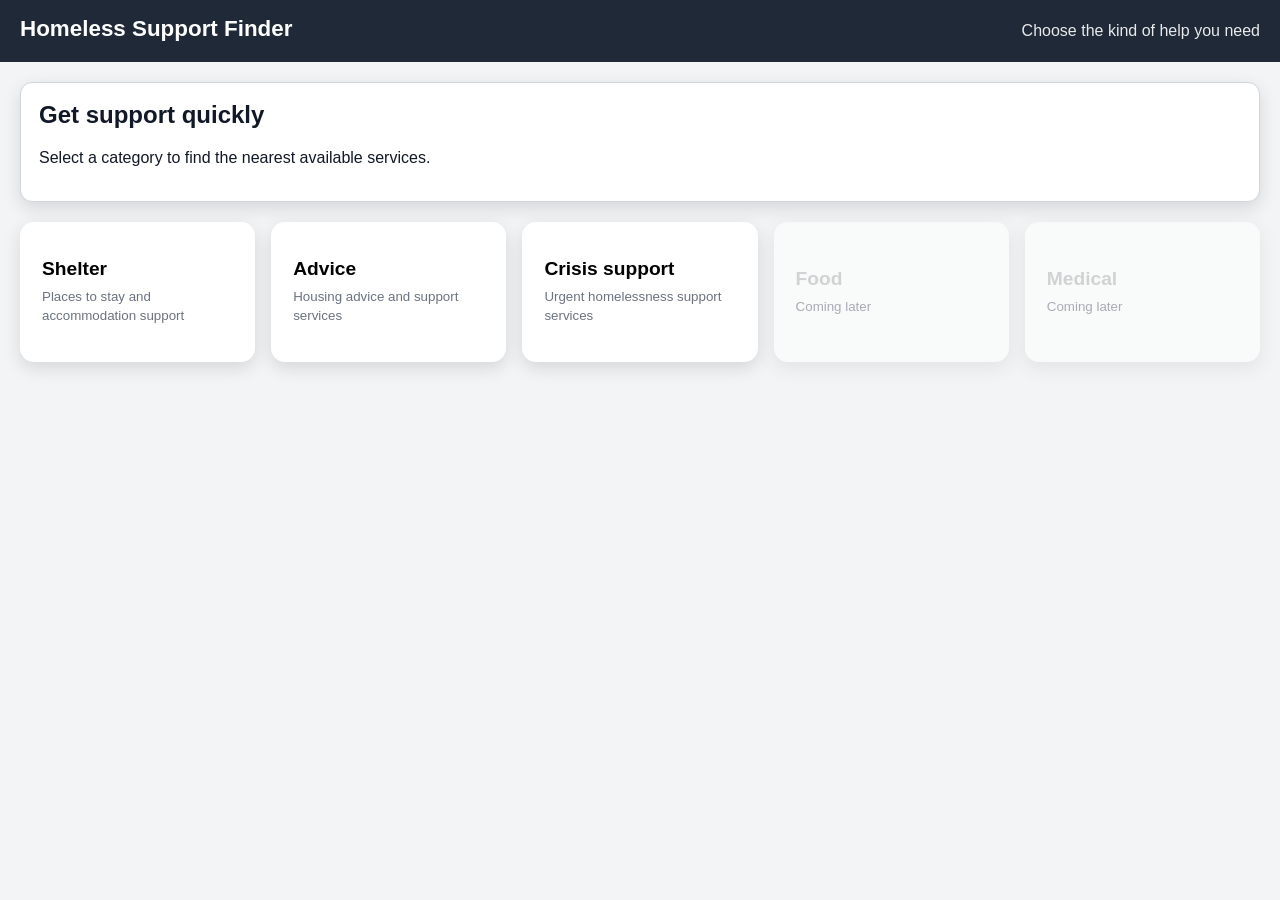
==== frontend/index.html @ 38171988 "Initial MVP commit" ====
<!DOCTYPE html>
<html lang="en">
<head>
  <meta charset="UTF-8" />
  <meta name="viewport" content="width=device-width, initial-scale=1.0" />
  <title>Homeless Support Finder</title>
  <link rel="manifest" href="./manifest.json" />
  <meta name="theme-color" content="#1f2937" />
  <link rel="stylesheet" href="./styles.css" />
</head>
<body class="page-home">
  <div class="app-shell">
    <header class="app-header">
      <h1>Homeless Support Finder</h1>
      <p>Choose the kind of help you need</p>
    </header>

    <main class="page-content home-content">
      <section class="hero-card">
        <h2>Get support quickly</h2>
        <p>Select a category to find the nearest available services.</p>
      </section>

      <section class="category-grid">
        <button class="category-card" data-category="shelter">
          <span class="category-title">Shelter</span>
          <span class="category-subtitle">Places to stay and accommodation support</span>
        </button>

        <button class="category-card" data-category="advice">
          <span class="category-title">Advice</span>
          <span class="category-subtitle">Housing advice and support services</span>
        </button>

        <button class="category-card" data-category="crisis_support">
          <span class="category-title">Crisis support</span>
          <span class="category-subtitle">Urgent homelessness support services</span>
        </button>

        <button class="category-card category-card-disabled" disabled>
          <span class="category-title">Food</span>
          <span class="category-subtitle">Coming later</span>
        </button>

        <button class="category-card category-card-disabled" disabled>
          <span class="category-title">Medical</span>
          <span class="category-subtitle">Coming later</span>
        </button>
      </section>
    </main>
  </div>

  <script src="./app.js"></script>
</body>
</html>
---- frontend/styles.css ----
:root {
  --bg: #f3f4f6;
  --panel: #ffffff;
  --text: #111827;
  --muted: #6b7280;
  --border: #d1d5db;
  --shadow: 0 6px 18px rgba(0, 0, 0, 0.12);
  --accent: #1f2937;
  --accent-2: #374151;
  --primary: #2563eb;
}

* {
  box-sizing: border-box;
}

html,
body {
  margin: 0;
  min-height: 100%;
  font-family: Arial, sans-serif;
  background: var(--bg);
  color: var(--text);
}

.app-shell {
  min-height: 100vh;
}

.app-header {
  background: var(--accent);
  color: white;
  padding: 16px 20px;
  display: flex;
  justify-content: space-between;
  align-items: center;
}

.app-header h1 {
  margin: 0 0 4px 0;
  font-size: 1.4rem;
}

.app-header p {
  margin: 0;
  opacity: 0.9;
}

.back-link {
  color: white;
  text-decoration: none;
  font-weight: bold;
}

.page-content {
  padding: 20px;
}

.hero-card,
.service-card,
.result-card,
.status-box {
  background: var(--panel);
  border: 1px solid var(--border);
  border-radius: 12px;
  box-shadow: var(--shadow);
}

.hero-card {
  padding: 18px;
  margin-bottom: 20px;
}

.hero-card h2 {
  margin-top: 0;
}

.category-grid {
  display: grid;
  grid-template-columns: repeat(auto-fit, minmax(220px, 1fr));
  gap: 16px;
}

.category-card {
  padding: 22px;
  min-height: 140px;
  border: none;
  border-radius: 14px;
  background: var(--panel);
  box-shadow: var(--shadow);
  text-align: left;
  cursor: pointer;
  transition: transform 0.15s ease;
}

.category-card:hover {
  transform: translateY(-2px);
}

.category-card-disabled {
  opacity: 0.55;
  cursor: not-allowed;
}

.category-title {
  display: block;
  font-size: 1.2rem;
  font-weight: bold;
  margin-bottom: 8px;
}

.category-subtitle {
  display: block;
  color: var(--muted);
  line-height: 1.4;
}

.results-toolbar {
  display: flex;
  gap: 12px;
  align-items: center;
  margin-bottom: 18px;
  flex-wrap: wrap;
}

.primary-btn {
  border: none;
  background: var(--accent);
  color: white;
  padding: 10px 14px;
  border-radius: 10px;
  cursor: pointer;
}

.status-box {
  padding: 12px;
  color: var(--muted);
}

.results-list {
  display: grid;
  gap: 14px;
}

.result-card {
  padding: 16px;
}

.result-card h3 {
  margin-top: 0;
  margin-bottom: 10px;
}

.result-meta {
  color: var(--muted);
  margin-bottom: 10px;
}

.result-actions {
  display: flex;
  gap: 10px;
  flex-wrap: wrap;
  margin-top: 12px;
}

.secondary-link,
.primary-link {
  display: inline-block;
  text-decoration: none;
  padding: 10px 12px;
  border-radius: 8px;
  font-weight: bold;
}

.primary-link {
  background: var(--accent);
  color: white;
}

.secondary-link {
  background: #e5e7eb;
  color: var(--text);
}

.service-layout {
  display: grid;
  grid-template-columns: 360px 1fr;
  min-height: calc(100vh - 80px);
}

.service-sidebar {
  padding: 16px;
  display: grid;
  gap: 14px;
  overflow-y: auto;
}

.service-card {
  padding: 16px;
}

.service-card h2,
.service-card h3 {
  margin-top: 0;
}

.service-map-section {
  padding: 16px 16px 16px 0;
}

#serviceMap {
  width: 100%;
  height: calc(100vh - 112px);
  border-radius: 14px;
  overflow: hidden;
  box-shadow: var(--shadow);
}

.directions-list {
  padding-left: 18px;
  margin-bottom: 0;
}

.directions-list li {
  margin-bottom: 10px;
}

.empty-state {
  background: white;
  padding: 18px;
  border-radius: 12px;
  border: 1px solid var(--border);
}

@media (max-width: 900px) {
  .service-layout {
    grid-template-columns: 1fr;
  }

  .service-map-section {
    padding: 0 16px 16px 16px;
  }

  #serviceMap {
    height: 55vh;
  }
}
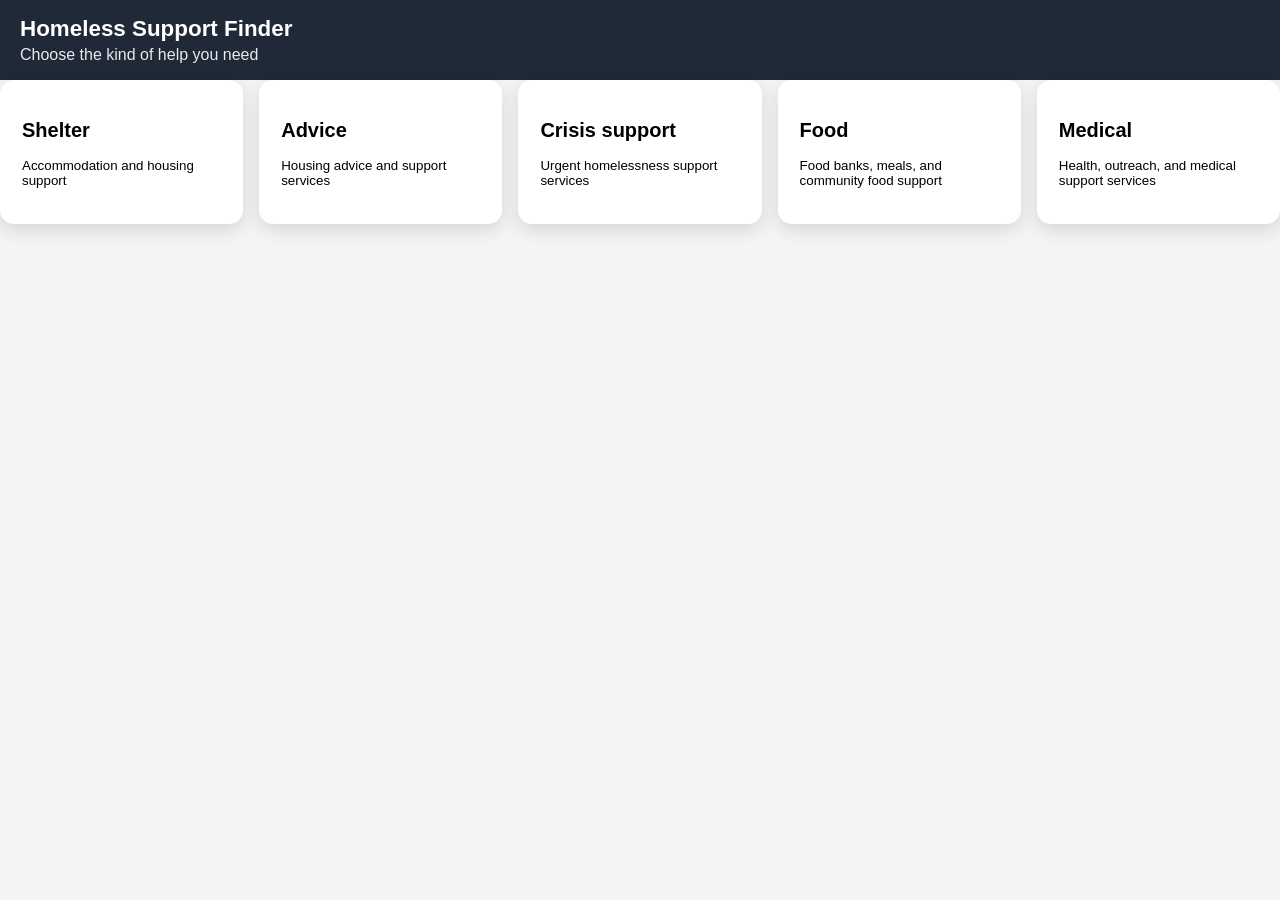
==== commit 2755ced0: "make food and medical clickable" ====
--- a/frontend/index.html
+++ b/frontend/index.html
@@ -1,55 +1,51 @@
 <!DOCTYPE html>
 <html lang="en">
 <head>
-  <meta charset="UTF-8" />
-  <meta name="viewport" content="width=device-width, initial-scale=1.0" />
-  <title>Homeless Support Finder</title>
-  <link rel="manifest" href="./manifest.json" />
-  <meta name="theme-color" content="#1f2937" />
-  <link rel="stylesheet" href="./styles.css" />
+<meta charset="UTF-8" />
+<meta name="viewport" content="width=device-width, initial-scale=1.0"/>
+<title>Homeless Support Finder</title>
+<link rel="manifest" href="./manifest.json" />
+<link rel="stylesheet" href="./styles.css" />
 </head>
-<body class="page-home">
-  <div class="app-shell">
-    <header class="app-header">
-      <h1>Homeless Support Finder</h1>
-      <p>Choose the kind of help you need</p>
-    </header>
+<body>
+<div class="app-shell">
+<header class="app-header">
+<div>
+<h1>Homeless Support Finder</h1>
+<p>Choose the kind of help you need</p>
+</div>
+</header>
 
-    <main class="page-content home-content">
-      <section class="hero-card">
-        <h2>Get support quickly</h2>
-        <p>Select a category to find the nearest available services.</p>
-      </section>
+<main class="home-main">
+<section class="category-grid">
+<button type="button" class="category-card" data-category="shelter">
+<h2>Shelter</h2>
+<p>Accommodation and housing support</p>
+</button>
 
-      <section class="category-grid">
-        <button class="category-card" data-category="shelter">
-          <span class="category-title">Shelter</span>
-          <span class="category-subtitle">Places to stay and accommodation support</span>
-        </button>
+<button type="button" class="category-card" data-category="advice">
+<h2>Advice</h2>
+<p>Housing advice and support services</p>
+</button>
 
-        <button class="category-card" data-category="advice">
-          <span class="category-title">Advice</span>
-          <span class="category-subtitle">Housing advice and support services</span>
-        </button>
+<button type="button" class="category-card" data-category="crisis_support">
+<h2>Crisis support</h2>
+<p>Urgent homelessness support services</p>
+</button>
 
-        <button class="category-card" data-category="crisis_support">
-          <span class="category-title">Crisis support</span>
-          <span class="category-subtitle">Urgent homelessness support services</span>
-        </button>
+<button type="button" class="category-card" data-category="food">
+<h2>Food</h2>
+<p>Food banks, meals, and community food support</p>
+</button>
 
-        <button class="category-card category-card-disabled" disabled>
-          <span class="category-title">Food</span>
-          <span class="category-subtitle">Coming later</span>
-        </button>
+<button type="button" class="category-card" data-category="medical">
+<h2>Medical</h2>
+<p>Health, outreach, and medical support services</p>
+</button>
+</section>
+</main>
+</div>
 
-        <button class="category-card category-card-disabled" disabled>
-          <span class="category-title">Medical</span>
-          <span class="category-subtitle">Coming later</span>
-        </button>
-      </section>
-    </main>
-  </div>
-
-  <script src="./app.js"></script>
+<script src="./app.js"></script>
 </body>
-</html>+</html>
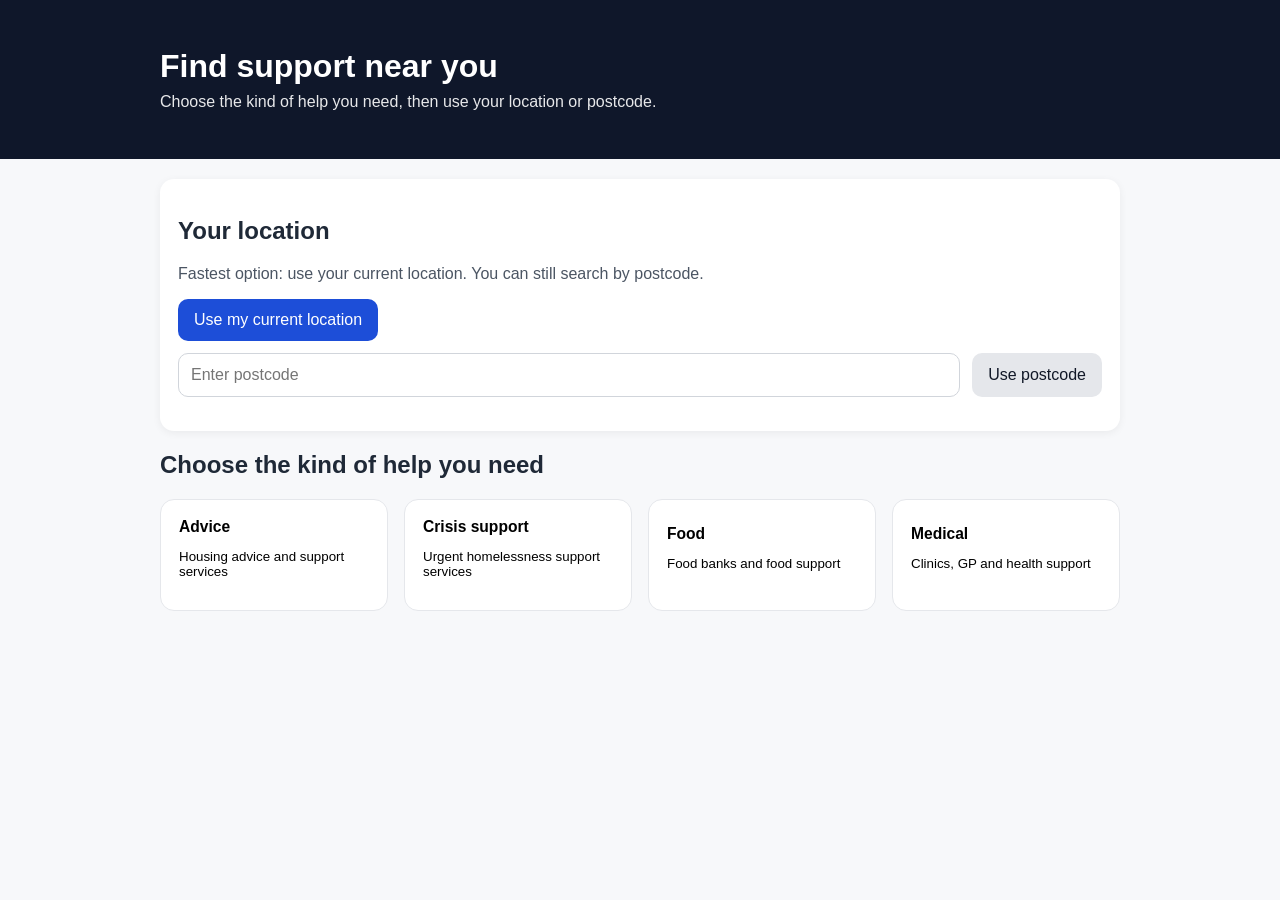
==== commit bac8eeac: "Add browser location support" ====
--- a/frontend/index.html
+++ b/frontend/index.html
@@ -1,51 +1,64 @@
 <!DOCTYPE html>
 <html lang="en">
 <head>
-<meta charset="UTF-8" />
-<meta name="viewport" content="width=device-width, initial-scale=1.0"/>
-<title>Homeless Support Finder</title>
-<link rel="manifest" href="./manifest.json" />
-<link rel="stylesheet" href="./styles.css" />
+  <meta charset="UTF-8" />
+  <meta name="viewport" content="width=device-width, initial-scale=1.0" />
+  <title>Support Finder</title>
+  <link rel="manifest" href="./manifest.json" />
+  <link rel="stylesheet" href="./styles.css" />
 </head>
 <body>
-<div class="app-shell">
-<header class="app-header">
-<div>
-<h1>Homeless Support Finder</h1>
-<p>Choose the kind of help you need</p>
-</div>
-</header>
+  <header class="site-header">
+    <div class="container">
+      <h1>Find support near you</h1>
+      <p class="subtitle">Choose the kind of help you need, then use your location or postcode.</p>
+    </div>
+  </header>
 
-<main class="home-main">
-<section class="category-grid">
-<button type="button" class="category-card" data-category="shelter">
-<h2>Shelter</h2>
-<p>Accommodation and housing support</p>
-</button>
+  <main class="container">
+    <section class="location-panel">
+      <h2>Your location</h2>
+      <p class="helper-text">Fastest option: use your current location. You can still search by postcode.</p>
 
-<button type="button" class="category-card" data-category="advice">
-<h2>Advice</h2>
-<p>Housing advice and support services</p>
-</button>
+      <div class="location-actions">
+        <button id="useLocationBtn" class="primary-btn" type="button">Use my current location</button>
+      </div>
 
-<button type="button" class="category-card" data-category="crisis_support">
-<h2>Crisis support</h2>
-<p>Urgent homelessness support services</p>
-</button>
+      <div class="postcode-row">
+        <input id="homePostcodeInput" type="text" placeholder="Enter postcode" />
+        <button id="homePostcodeBtn" class="secondary-btn" type="button">Use postcode</button>
+      </div>
 
-<button type="button" class="category-card" data-category="food">
-<h2>Food</h2>
-<p>Food banks, meals, and community food support</p>
-</button>
+      <p id="homeLocationStatus" class="status-text"></p>
+    </section>
 
-<button type="button" class="category-card" data-category="medical">
-<h2>Medical</h2>
-<p>Health, outreach, and medical support services</p>
-</button>
-</section>
-</main>
-</div>
+    <section>
+      <h2>Choose the kind of help you need</h2>
 
-<script src="./app.js"></script>
+      <div class="category-grid">
+        <button class="category-card" data-category="advice" type="button">
+          <h3>Advice</h3>
+          <p>Housing advice and support services</p>
+        </button>
+
+        <button class="category-card" data-category="crisis_support" type="button">
+          <h3>Crisis support</h3>
+          <p>Urgent homelessness support services</p>
+        </button>
+
+        <button class="category-card" data-category="food" type="button">
+          <h3>Food</h3>
+          <p>Food banks and food support</p>
+        </button>
+
+        <button class="category-card" data-category="medical" type="button">
+          <h3>Medical</h3>
+          <p>Clinics, GP and health support</p>
+        </button>
+      </div>
+    </section>
+  </main>
+
+  <script src="./app.js"></script>
 </body>
 </html>
--- a/frontend/styles.css
+++ b/frontend/styles.css
@@ -1,247 +1,131 @@
-:root {
-  --bg: #f3f4f6;
-  --panel: #ffffff;
-  --text: #111827;
-  --muted: #6b7280;
-  --border: #d1d5db;
-  --shadow: 0 6px 18px rgba(0, 0, 0, 0.12);
-  --accent: #1f2937;
-  --accent-2: #374151;
-  --primary: #2563eb;
+body {
+  margin: 0;
+  font-family: Arial, sans-serif;
+  background: #f7f8fa;
+  color: #1f2937;
 }
 
-* {
-  box-sizing: border-box;
+.container {
+  max-width: 960px;
+  margin: 0 auto;
+  padding: 20px;
 }
 
-html,
-body {
-  margin: 0;
-  min-height: 100%;
-  font-family: Arial, sans-serif;
-  background: var(--bg);
-  color: var(--text);
+.site-header {
+  background: #0f172a;
+  color: white;
+  padding: 28px 0;
 }
 
-.app-shell {
-  min-height: 100vh;
+.site-header h1 {
+  margin: 0 0 8px 0;
 }
 
-.app-header {
-  background: var(--accent);
-  color: white;
-  padding: 16px 20px;
-  display: flex;
-  justify-content: space-between;
-  align-items: center;
-}
-
-.app-header h1 {
-  margin: 0 0 4px 0;
-  font-size: 1.4rem;
-}
-
-.app-header p {
+.subtitle {
   margin: 0;
   opacity: 0.9;
 }
 
-.back-link {
-  color: white;
-  text-decoration: none;
-  font-weight: bold;
+.location-panel,
+.detail-card,
+.result-card {
+  background: white;
+  border-radius: 14px;
+  padding: 18px;
+  margin-bottom: 18px;
+  box-shadow: 0 2px 8px rgba(0, 0, 0, 0.06);
 }
 
-.page-content {
-  padding: 20px;
+.location-actions,
+.postcode-row,
+.service-actions {
+  display: flex;
+  gap: 12px;
+  flex-wrap: wrap;
+  margin-top: 12px;
 }
 
-.hero-card,
-.service-card,
-.result-card,
-.status-box {
-  background: var(--panel);
-  border: 1px solid var(--border);
-  border-radius: 12px;
-  box-shadow: var(--shadow);
+.postcode-row input {
+  flex: 1;
+  min-width: 220px;
+  padding: 12px;
+  border: 1px solid #d1d5db;
+  border-radius: 10px;
+  font-size: 16px;
 }
 
-.hero-card {
-  padding: 18px;
-  margin-bottom: 20px;
+.primary-btn,
+.secondary-btn {
+  border: none;
+  border-radius: 10px;
+  padding: 12px 16px;
+  font-size: 16px;
+  cursor: pointer;
+  text-decoration: none;
+  display: inline-block;
 }
 
-.hero-card h2 {
-  margin-top: 0;
+.primary-btn {
+  background: #1d4ed8;
+  color: white;
+}
+
+.secondary-btn {
+  background: #e5e7eb;
+  color: #111827;
+}
+
+.status-text,
+.helper-text {
+  margin-top: 12px;
+  color: #4b5563;
 }
 
 .category-grid {
   display: grid;
   grid-template-columns: repeat(auto-fit, minmax(220px, 1fr));
   gap: 16px;
+  margin-top: 16px;
 }
 
 .category-card {
-  padding: 22px;
-  min-height: 140px;
-  border: none;
+  background: white;
+  border: 1px solid #e5e7eb;
   border-radius: 14px;
-  background: var(--panel);
-  box-shadow: var(--shadow);
+  padding: 18px;
   text-align: left;
   cursor: pointer;
-  transition: transform 0.15s ease;
+  transition: 0.2s ease;
 }
 
 .category-card:hover {
-  transform: translateY(-2px);
+  border-color: #93c5fd;
+  transform: translateY(-1px);
 }
 
-.category-card-disabled {
-  opacity: 0.55;
-  cursor: not-allowed;
-}
-
-.category-title {
-  display: block;
-  font-size: 1.2rem;
-  font-weight: bold;
+.category-card h3 {
+  margin-top: 0;
   margin-bottom: 8px;
 }
 
-.category-subtitle {
-  display: block;
-  color: var(--muted);
-  line-height: 1.4;
-}
-
-.results-toolbar {
+.results-list {
   display: flex;
-  gap: 12px;
-  align-items: center;
-  margin-bottom: 18px;
-  flex-wrap: wrap;
-}
-
-.primary-btn {
-  border: none;
-  background: var(--accent);
-  color: white;
-  padding: 10px 14px;
-  border-radius: 10px;
-  cursor: pointer;
-}
-
-.status-box {
-  padding: 12px;
-  color: var(--muted);
-}
-
-.results-list {
-  display: grid;
+  flex-direction: column;
   gap: 14px;
 }
 
-.result-card {
-  padding: 16px;
+.service-map {
+  width: 100%;
+  height: 420px;
+  border-radius: 12px;
 }
 
-.result-card h3 {
-  margin-top: 0;
-  margin-bottom: 10px;
-}
-
-.result-meta {
-  color: var(--muted);
-  margin-bottom: 10px;
-}
-
-.result-actions {
-  display: flex;
-  gap: 10px;
-  flex-wrap: wrap;
-  margin-top: 12px;
-}
-
-.secondary-link,
-.primary-link {
-  display: inline-block;
-  text-decoration: none;
-  padding: 10px 12px;
-  border-radius: 8px;
-  font-weight: bold;
-}
-
-.primary-link {
-  background: var(--accent);
-  color: white;
-}
-
-.secondary-link {
-  background: #e5e7eb;
-  color: var(--text);
-}
-
-.service-layout {
-  display: grid;
-  grid-template-columns: 360px 1fr;
-  min-height: calc(100vh - 80px);
-}
-
-.service-sidebar {
-  padding: 16px;
-  display: grid;
-  gap: 14px;
-  overflow-y: auto;
-}
-
-.service-card {
-  padding: 16px;
-}
-
-.service-card h2,
-.service-card h3 {
-  margin-top: 0;
-}
-
-.service-map-section {
-  padding: 16px 16px 16px 0;
-}
-
-#serviceMap {
-  width: 100%;
-  height: calc(100vh - 112px);
-  border-radius: 14px;
-  overflow: hidden;
-  box-shadow: var(--shadow);
-}
-
-.directions-list {
-  padding-left: 18px;
-  margin-bottom: 0;
-}
-
-.directions-list li {
-  margin-bottom: 10px;
-}
-
-.empty-state {
-  background: white;
-  padding: 18px;
-  border-radius: 12px;
-  border: 1px solid var(--border);
-}
-
-@media (max-width: 900px) {
-  .service-layout {
-    grid-template-columns: 1fr;
+@media (max-width: 640px) {
+  .container {
+    padding: 16px;
   }
 
-  .service-map-section {
-    padding: 0 16px 16px 16px;
+  .service-map {
+    height: 320px;
   }
-
-  #serviceMap {
-    height: 55vh;
-  }
-}+}
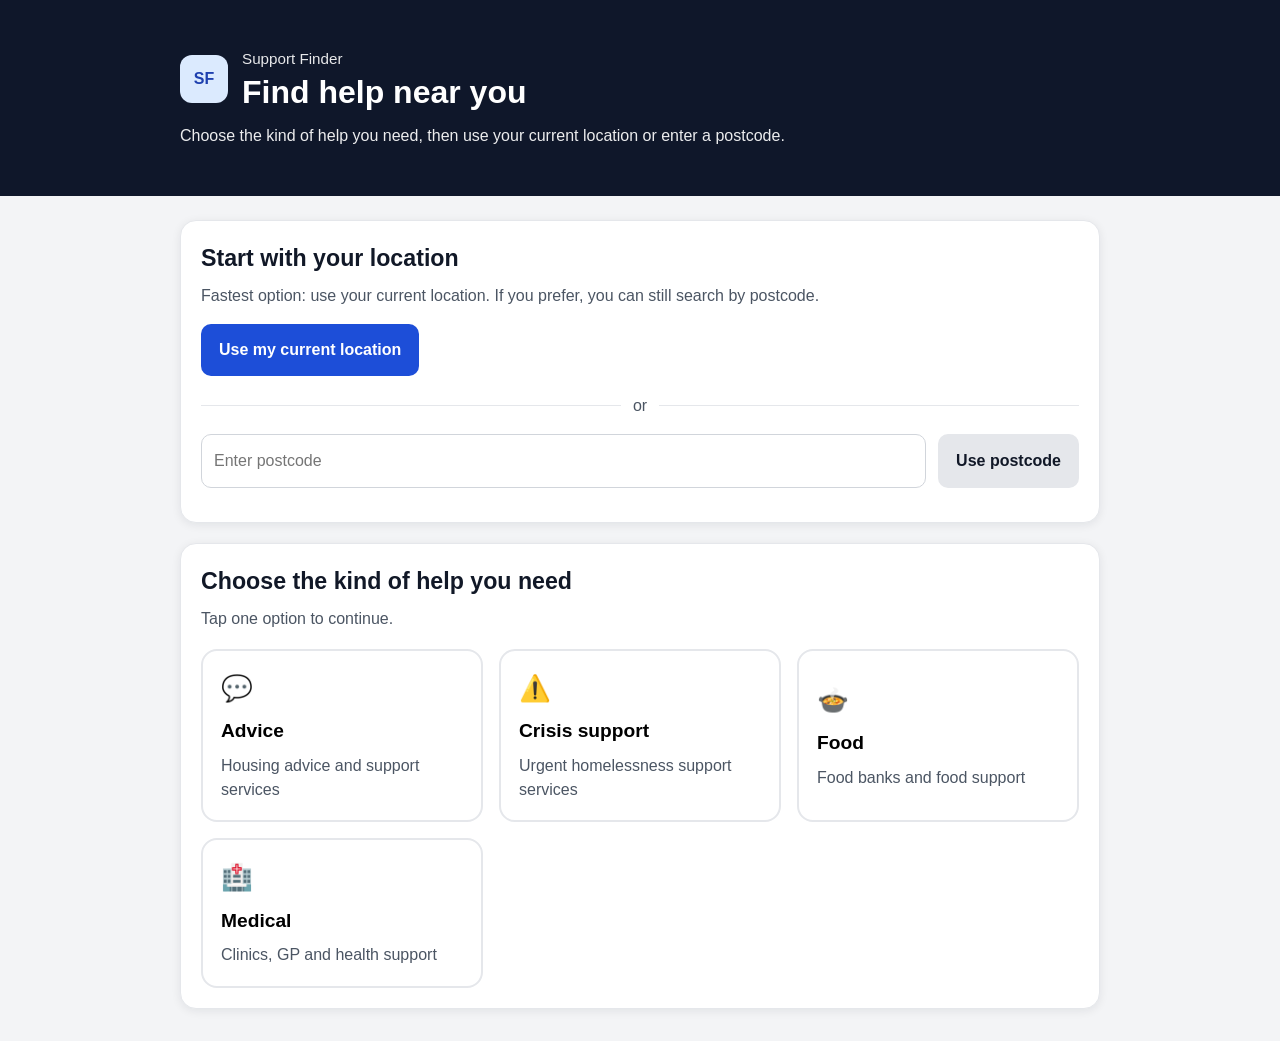
==== commit e5dabb2e: "Revamp GUI for simpler user experience" ====
--- a/frontend/index.html
+++ b/frontend/index.html
@@ -1,64 +1,90 @@
 <!DOCTYPE html>
 <html lang="en">
-<head>
-  <meta charset="UTF-8" />
-  <meta name="viewport" content="width=device-width, initial-scale=1.0" />
-  <title>Support Finder</title>
-  <link rel="manifest" href="./manifest.json" />
-  <link rel="stylesheet" href="./styles.css" />
-</head>
-<body>
-  <header class="site-header">
-    <div class="container">
-      <h1>Find support near you</h1>
-      <p class="subtitle">Choose the kind of help you need, then use your location or postcode.</p>
-    </div>
-  </header>
+  <head>
+    <meta charset="UTF-8" />
+    <meta name="viewport" content="width=device-width, initial-scale=1.0" />
+    <title>Support Finder</title>
+    <link rel="manifest" href="./manifest.json" />
+    <link rel="stylesheet" href="./styles.css" />
+  </head>
+  <body>
+    <a class="skip-link" href="#main-content">Skip to main content</a>
 
-  <main class="container">
-    <section class="location-panel">
-      <h2>Your location</h2>
-      <p class="helper-text">Fastest option: use your current location. You can still search by postcode.</p>
+    <header class="site-header">
+      <div class="container">
+        <div class="brand-row">
+          <div class="brand-mark" aria-hidden="true">SF</div>
+          <div>
+            <p class="eyebrow">Support Finder</p>
+            <h1>Find help near you</h1>
+          </div>
+        </div>
+        <p class="subtitle">
+          Choose the kind of help you need, then use your current location or enter a postcode.
+        </p>
+      </div>
+    </header>
 
-      <div class="location-actions">
-        <button id="useLocationBtn" class="primary-btn" type="button">Use my current location</button>
-      </div>
+    <main id="main-content" class="container page-stack">
+      <section class="hero-card">
+        <h2 class="section-title">Start with your location</h2>
+        <p class="helper-text">
+          Fastest option: use your current location. If you prefer, you can still search by postcode.
+        </p>
 
-      <div class="postcode-row">
-        <input id="homePostcodeInput" type="text" placeholder="Enter postcode" />
-        <button id="homePostcodeBtn" class="secondary-btn" type="button">Use postcode</button>
-      </div>
+        <div class="location-actions">
+          <button id="useLocationBtn" class="primary-btn" type="button">
+            Use my current location
+          </button>
+        </div>
 
-      <p id="homeLocationStatus" class="status-text"></p>
-    </section>
+        <div class="divider-with-text">
+          <span>or</span>
+        </div>
 
-    <section>
-      <h2>Choose the kind of help you need</h2>
+        <div class="postcode-row">
+          <label class="sr-only" for="homePostcodeInput">Enter postcode</label>
+          <input id="homePostcodeInput" type="text" placeholder="Enter postcode" />
+          <button id="homePostcodeBtn" class="secondary-btn" type="button">
+            Use postcode
+          </button>
+        </div>
 
-      <div class="category-grid">
-        <button class="category-card" data-category="advice" type="button">
-          <h3>Advice</h3>
-          <p>Housing advice and support services</p>
-        </button>
+        <p id="homeLocationStatus" class="status-text" aria-live="polite"></p>
+      </section>
 
-        <button class="category-card" data-category="crisis_support" type="button">
-          <h3>Crisis support</h3>
-          <p>Urgent homelessness support services</p>
-        </button>
+      <section class="content-section">
+        <h2 class="section-title">Choose the kind of help you need</h2>
+        <p class="helper-text">Tap one option to continue.</p>
 
-        <button class="category-card" data-category="food" type="button">
-          <h3>Food</h3>
-          <p>Food banks and food support</p>
-        </button>
+        <div class="category-grid">
+          <button class="category-card" data-category="advice" type="button">
+            <span class="category-icon" aria-hidden="true">💬</span>
+            <h3>Advice</h3>
+            <p>Housing advice and support services</p>
+          </button>
 
-        <button class="category-card" data-category="medical" type="button">
-          <h3>Medical</h3>
-          <p>Clinics, GP and health support</p>
-        </button>
-      </div>
-    </section>
-  </main>
+          <button class="category-card" data-category="crisis_support" type="button">
+            <span class="category-icon" aria-hidden="true">⚠️</span>
+            <h3>Crisis support</h3>
+            <p>Urgent homelessness support services</p>
+          </button>
 
-  <script src="./app.js"></script>
-</body>
+          <button class="category-card" data-category="food" type="button">
+            <span class="category-icon" aria-hidden="true">🍲</span>
+            <h3>Food</h3>
+            <p>Food banks and food support</p>
+          </button>
+
+          <button class="category-card" data-category="medical" type="button">
+            <span class="category-icon" aria-hidden="true">🏥</span>
+            <h3>Medical</h3>
+            <p>Clinics, GP and health support</p>
+          </button>
+        </div>
+      </section>
+    </main>
+
+    <script src="./app.js"></script>
+  </body>
 </html>
--- a/frontend/styles.css
+++ b/frontend/styles.css
@@ -1,8 +1,61 @@
+:root {
+  --bg: #f3f4f6;
+  --surface: #ffffff;
+  --text: #111827;
+  --muted: #4b5563;
+  --border: #d1d5db;
+  --border-soft: #e5e7eb;
+  --primary: #1d4ed8;
+  --primary-dark: #1e40af;
+  --header: #0f172a;
+  --success: #065f46;
+  --shadow: 0 2px 10px rgba(15, 23, 42, 0.08);
+  --radius: 16px;
+  --radius-sm: 10px;
+  --focus: 3px solid #f59e0b;
+}
+
+* {
+  box-sizing: border-box;
+}
+
+html {
+  font-size: 16px;
+}
+
 body {
   margin: 0;
   font-family: Arial, sans-serif;
-  background: #f7f8fa;
-  color: #1f2937;
+  background: var(--bg);
+  color: var(--text);
+  line-height: 1.5;
+}
+
+a {
+  color: var(--primary-dark);
+}
+
+button,
+input,
+a {
+  font: inherit;
+}
+
+.skip-link {
+  position: absolute;
+  left: -9999px;
+  top: auto;
+}
+
+.skip-link:focus {
+  left: 16px;
+  top: 16px;
+  background: #ffffff;
+  color: #000000;
+  padding: 10px 14px;
+  z-index: 1000;
+  border-radius: 8px;
+  outline: var(--focus);
 }
 
 .container {
@@ -11,29 +64,81 @@
   padding: 20px;
 }
 
+.page-stack {
+  display: flex;
+  flex-direction: column;
+  gap: 20px;
+  padding-top: 24px;
+  padding-bottom: 32px;
+}
+
 .site-header {
-  background: #0f172a;
-  color: white;
+  background: var(--header);
+  color: #ffffff;
   padding: 28px 0;
 }
 
+.brand-row {
+  display: flex;
+  align-items: center;
+  gap: 14px;
+}
+
+.brand-mark {
+  width: 48px;
+  height: 48px;
+  border-radius: 12px;
+  background: #dbeafe;
+  color: var(--primary-dark);
+  display: flex;
+  align-items: center;
+  justify-content: center;
+  font-weight: 700;
+}
+
+.eyebrow {
+  margin: 0 0 4px 0;
+  font-size: 0.95rem;
+  opacity: 0.9;
+}
+
 .site-header h1 {
-  margin: 0 0 8px 0;
+  margin: 0;
+  font-size: 2rem;
+  line-height: 1.1;
 }
 
 .subtitle {
-  margin: 0;
-  opacity: 0.9;
-}
-
-.location-panel,
+  margin: 14px 0 0 0;
+  max-width: 720px;
+  color: rgba(255, 255, 255, 0.92);
+}
+
+.hero-card,
+.content-section,
 .detail-card,
 .result-card {
-  background: white;
-  border-radius: 14px;
-  padding: 18px;
-  margin-bottom: 18px;
-  box-shadow: 0 2px 8px rgba(0, 0, 0, 0.06);
+  background: var(--surface);
+  border: 1px solid var(--border-soft);
+  border-radius: var(--radius);
+  box-shadow: var(--shadow);
+}
+
+.hero-card,
+.content-section,
+.detail-card {
+  padding: 20px;
+}
+
+.section-title {
+  margin: 0 0 8px 0;
+  font-size: 1.45rem;
+}
+
+.helper-text,
+.status-text {
+  margin: 0;
+  color: var(--muted);
 }
 
 .location-actions,
@@ -42,60 +147,100 @@
   display: flex;
   gap: 12px;
   flex-wrap: wrap;
-  margin-top: 12px;
+  margin-top: 16px;
+}
+
+.divider-with-text {
+  display: flex;
+  align-items: center;
+  gap: 12px;
+  margin: 18px 0 6px;
+  color: var(--muted);
+}
+
+.divider-with-text::before,
+.divider-with-text::after {
+  content: "";
+  flex: 1;
+  height: 1px;
+  background: var(--border-soft);
 }
 
 .postcode-row input {
   flex: 1;
   min-width: 220px;
-  padding: 12px;
-  border: 1px solid #d1d5db;
-  border-radius: 10px;
-  font-size: 16px;
+  padding: 14px 12px;
+  border: 1px solid var(--border);
+  border-radius: var(--radius-sm);
+  background: #ffffff;
+}
+
+.postcode-row input:focus,
+.primary-btn:focus,
+.secondary-btn:focus,
+.category-card:focus,
+.result-action-btn:focus,
+.service-actions a:focus {
+  outline: var(--focus);
+  outline-offset: 2px;
 }
 
 .primary-btn,
-.secondary-btn {
+.secondary-btn,
+.result-action-btn {
   border: none;
-  border-radius: 10px;
-  padding: 12px 16px;
-  font-size: 16px;
+  border-radius: var(--radius-sm);
+  padding: 14px 18px;
   cursor: pointer;
   text-decoration: none;
-  display: inline-block;
+  display: inline-flex;
+  align-items: center;
+  justify-content: center;
+  min-height: 48px;
+  font-weight: 600;
 }
 
 .primary-btn {
-  background: #1d4ed8;
-  color: white;
-}
-
-.secondary-btn {
+  background: var(--primary);
+  color: #ffffff;
+}
+
+.primary-btn:hover {
+  background: var(--primary-dark);
+}
+
+.secondary-btn,
+.result-action-btn.secondary {
   background: #e5e7eb;
-  color: #111827;
-}
-
-.status-text,
-.helper-text {
-  margin-top: 12px;
-  color: #4b5563;
+  color: var(--text);
+}
+
+.secondary-btn:hover,
+.result-action-btn.secondary:hover {
+  background: #d1d5db;
+}
+
+.status-text {
+  margin-top: 14px;
+  font-weight: 500;
 }
 
 .category-grid {
   display: grid;
-  grid-template-columns: repeat(auto-fit, minmax(220px, 1fr));
+  grid-template-columns: repeat(auto-fit, minmax(210px, 1fr));
   gap: 16px;
-  margin-top: 16px;
+  margin-top: 18px;
 }
 
 .category-card {
-  background: white;
-  border: 1px solid #e5e7eb;
-  border-radius: 14px;
+  border: 2px solid var(--border-soft);
+  border-radius: var(--radius);
   padding: 18px;
+  background: #ffffff;
+  cursor: pointer;
   text-align: left;
-  cursor: pointer;
-  transition: 0.2s ease;
+  min-height: 150px;
+  transition: border-color 0.2s ease, transform 0.2s ease;
 }
 
 .category-card:hover {
@@ -104,14 +249,86 @@
 }
 
 .category-card h3 {
-  margin-top: 0;
-  margin-bottom: 8px;
+  margin: 10px 0 8px;
+  font-size: 1.2rem;
+}
+
+.category-card p {
+  margin: 0;
+  color: var(--muted);
+}
+
+.category-icon {
+  font-size: 1.6rem;
+}
+
+.results-header {
+  display: flex;
+  align-items: center;
+  justify-content: space-between;
 }
 
 .results-list {
   display: flex;
   flex-direction: column;
+  gap: 16px;
+}
+
+.result-card {
+  padding: 18px;
+}
+
+.result-card h3 {
+  margin: 0 0 8px 0;
+  font-size: 1.25rem;
+}
+
+.result-meta {
+  display: flex;
+  flex-wrap: wrap;
   gap: 14px;
+  color: var(--muted);
+  margin-bottom: 14px;
+}
+
+.result-actions {
+  display: flex;
+  gap: 10px;
+  flex-wrap: wrap;
+}
+
+.detail-card-header {
+  margin-bottom: 14px;
+}
+
+.summary-grid {
+  display: grid;
+  grid-template-columns: repeat(2, minmax(0, 1fr));
+  gap: 14px;
+}
+
+.summary-item {
+  background: #f9fafb;
+  border: 1px solid var(--border-soft);
+  border-radius: 12px;
+  padding: 14px;
+}
+
+.summary-item-wide {
+  grid-column: 1 / -1;
+}
+
+.summary-label {
+  display: block;
+  font-size: 0.95rem;
+  color: var(--muted);
+  margin-bottom: 6px;
+}
+
+.summary-value {
+  display: block;
+  font-weight: 600;
+  word-break: break-word;
 }
 
 .service-map {
@@ -120,11 +337,38 @@
   border-radius: 12px;
 }
 
-@media (max-width: 640px) {
+.sr-only {
+  position: absolute;
+  width: 1px;
+  height: 1px;
+  margin: -1px;
+  padding: 0;
+  overflow: hidden;
+  border: 0;
+  clip: rect(0 0 0 0);
+}
+
+@media (max-width: 700px) {
   .container {
     padding: 16px;
   }
 
+  .site-header h1 {
+    font-size: 1.7rem;
+  }
+
+  .brand-row {
+    align-items: flex-start;
+  }
+
+  .summary-grid {
+    grid-template-columns: 1fr;
+  }
+
+  .summary-item-wide {
+    grid-column: auto;
+  }
+
   .service-map {
     height: 320px;
   }
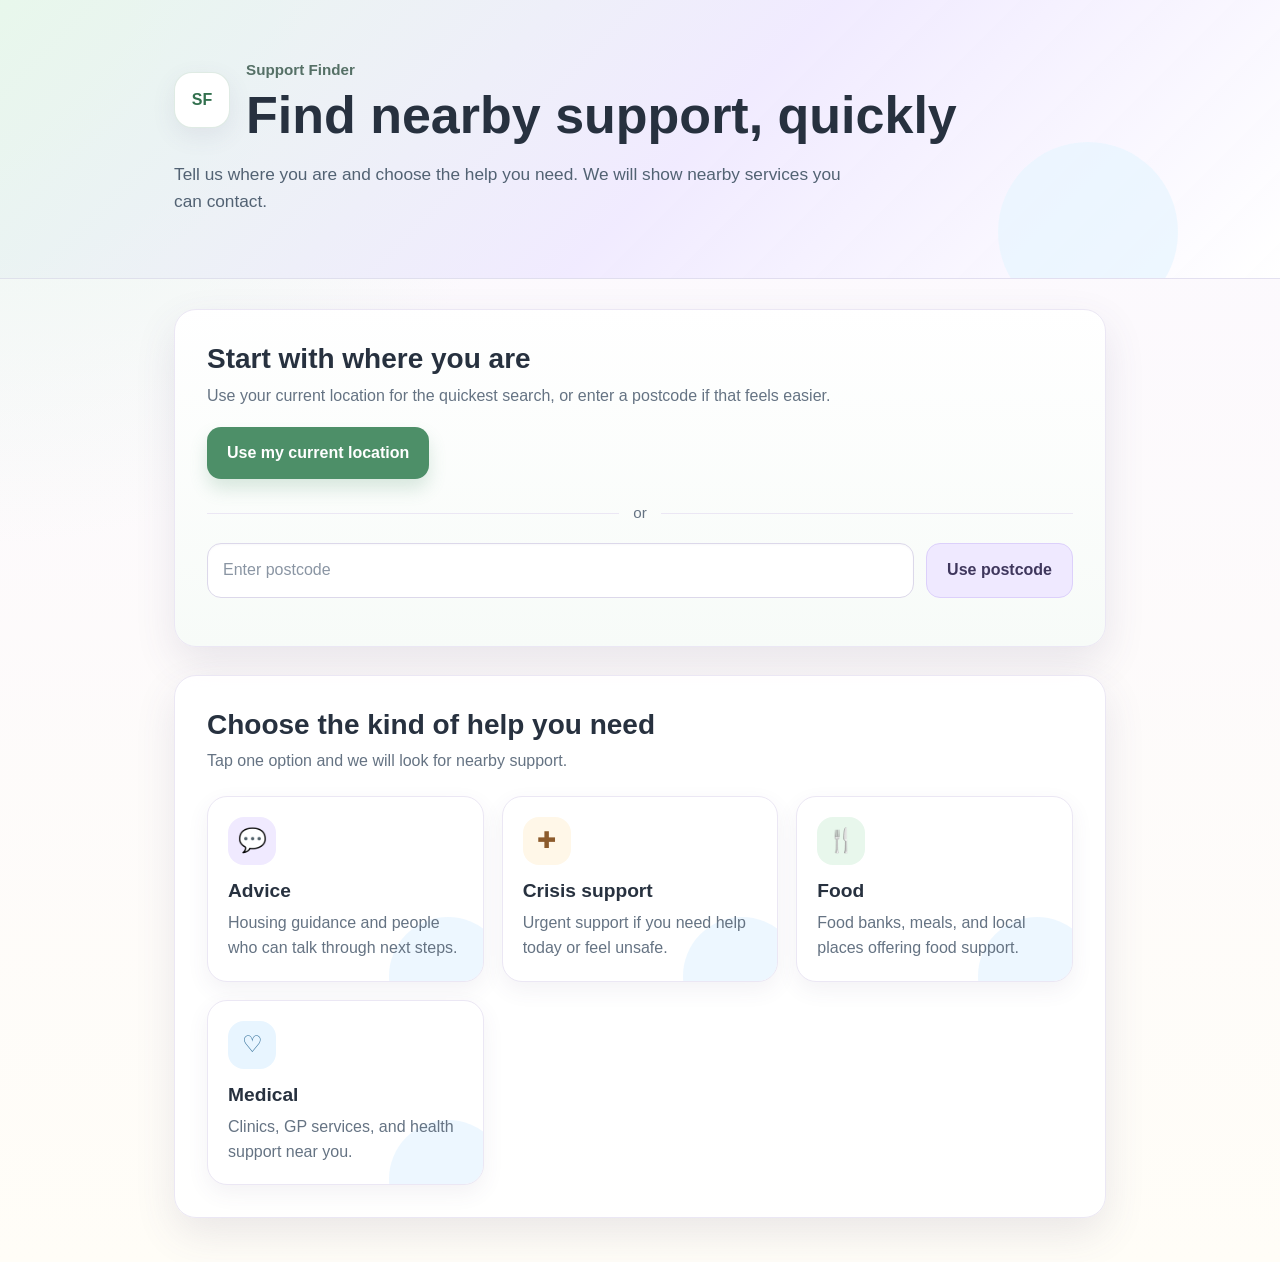
==== commit 95a13599: "Refresh Support Finder visual design" ====
--- a/frontend/index.html
+++ b/frontend/index.html
@@ -16,20 +16,20 @@
           <div class="brand-mark" aria-hidden="true">SF</div>
           <div>
             <p class="eyebrow">Support Finder</p>
-            <h1>Find help near you</h1>
+            <h1>Find nearby support, quickly</h1>
           </div>
         </div>
         <p class="subtitle">
-          Choose the kind of help you need, then use your current location or enter a postcode.
+          Tell us where you are and choose the help you need. We will show nearby services you can contact.
         </p>
       </div>
     </header>
 
     <main id="main-content" class="container page-stack">
       <section class="hero-card">
-        <h2 class="section-title">Start with your location</h2>
+        <h2 class="section-title">Start with where you are</h2>
         <p class="helper-text">
-          Fastest option: use your current location. If you prefer, you can still search by postcode.
+          Use your current location for the quickest search, or enter a postcode if that feels easier.
         </p>
 
         <div class="location-actions">
@@ -55,31 +55,31 @@
 
       <section class="content-section">
         <h2 class="section-title">Choose the kind of help you need</h2>
-        <p class="helper-text">Tap one option to continue.</p>
+        <p class="helper-text">Tap one option and we will look for nearby support.</p>
 
         <div class="category-grid">
-          <button class="category-card" data-category="advice" type="button">
-            <span class="category-icon" aria-hidden="true">💬</span>
+          <button class="category-card advice-card" data-category="advice" type="button">
+            <span class="category-icon" aria-hidden="true">&#128172;</span>
             <h3>Advice</h3>
-            <p>Housing advice and support services</p>
+            <p>Housing guidance and people who can talk through next steps.</p>
           </button>
 
-          <button class="category-card" data-category="crisis_support" type="button">
-            <span class="category-icon" aria-hidden="true">⚠️</span>
+          <button class="category-card crisis-card" data-category="crisis_support" type="button">
+            <span class="category-icon" aria-hidden="true">&#10010;</span>
             <h3>Crisis support</h3>
-            <p>Urgent homelessness support services</p>
+            <p>Urgent support if you need help today or feel unsafe.</p>
           </button>
 
-          <button class="category-card" data-category="food" type="button">
-            <span class="category-icon" aria-hidden="true">🍲</span>
+          <button class="category-card food-card" data-category="food" type="button">
+            <span class="category-icon" aria-hidden="true">&#127860;</span>
             <h3>Food</h3>
-            <p>Food banks and food support</p>
+            <p>Food banks, meals, and local places offering food support.</p>
           </button>
 
-          <button class="category-card" data-category="medical" type="button">
-            <span class="category-icon" aria-hidden="true">🏥</span>
+          <button class="category-card medical-card" data-category="medical" type="button">
+            <span class="category-icon" aria-hidden="true">&#9825;</span>
             <h3>Medical</h3>
-            <p>Clinics, GP and health support</p>
+            <p>Clinics, GP services, and health support near you.</p>
           </button>
         </div>
       </section>
--- a/frontend/styles.css
+++ b/frontend/styles.css
@@ -1,18 +1,26 @@
 :root {
-  --bg: #f3f4f6;
+  --bg: #fbf8ff;
+  --bg-warm: #fffdf7;
   --surface: #ffffff;
-  --text: #111827;
-  --muted: #4b5563;
-  --border: #d1d5db;
-  --border-soft: #e5e7eb;
-  --primary: #1d4ed8;
-  --primary-dark: #1e40af;
-  --header: #0f172a;
-  --success: #065f46;
-  --shadow: 0 2px 10px rgba(15, 23, 42, 0.08);
-  --radius: 16px;
-  --radius-sm: 10px;
-  --focus: 3px solid #f59e0b;
+  --surface-soft: #f7fbf8;
+  --text: #27313f;
+  --muted: #657383;
+  --border: #dcd8ea;
+  --border-soft: #ebe7f4;
+  --primary: #4d8f68;
+  --primary-dark: #32704e;
+  --secondary: #efe9ff;
+  --secondary-dark: #dcd0fb;
+  --accent-blue: #e8f5ff;
+  --accent-green: #e8f7ec;
+  --accent-lavender: #f0eaff;
+  --accent-warm: #fff7e8;
+  --success: #32704e;
+  --shadow: 0 16px 40px rgba(84, 76, 119, 0.12);
+  --shadow-soft: 0 8px 24px rgba(84, 76, 119, 0.09);
+  --radius: 22px;
+  --radius-sm: 14px;
+  --focus: 3px solid #8f7fe8;
 }
 
 * {
@@ -26,13 +34,15 @@
 body {
   margin: 0;
   font-family: Arial, sans-serif;
-  background: var(--bg);
+  background:
+    radial-gradient(circle at top left, rgba(231, 247, 236, 0.9), transparent 34rem),
+    linear-gradient(180deg, var(--bg) 0%, var(--bg-warm) 100%);
   color: var(--text);
-  line-height: 1.5;
+  line-height: 1.55;
 }
 
 a {
-  color: var(--primary-dark);
+  color: #4f46a8;
 }
 
 button,
@@ -51,45 +61,67 @@
   left: 16px;
   top: 16px;
   background: #ffffff;
-  color: #000000;
+  color: var(--text);
   padding: 10px 14px;
   z-index: 1000;
-  border-radius: 8px;
+  border-radius: 10px;
   outline: var(--focus);
 }
 
 .container {
-  max-width: 960px;
+  max-width: 980px;
   margin: 0 auto;
-  padding: 20px;
+  padding: 24px;
 }
 
 .page-stack {
   display: flex;
   flex-direction: column;
-  gap: 20px;
-  padding-top: 24px;
-  padding-bottom: 32px;
+  gap: 28px;
+  padding-top: 30px;
+  padding-bottom: 44px;
 }
 
 .site-header {
-  background: var(--header);
-  color: #ffffff;
-  padding: 28px 0;
+  position: relative;
+  overflow: hidden;
+  background:
+    linear-gradient(135deg, rgba(232, 247, 236, 0.96) 0%, rgba(240, 234, 255, 0.96) 54%, #ffffff 100%);
+  color: var(--text);
+  padding: 34px 0 40px;
+  border-bottom: 1px solid rgba(220, 216, 234, 0.72);
+}
+
+.site-header::after {
+  content: "";
+  position: absolute;
+  right: clamp(18px, 8vw, 120px);
+  bottom: -44px;
+  width: 180px;
+  height: 180px;
+  border-radius: 50%;
+  background: rgba(232, 245, 255, 0.72);
+}
+
+.site-header .container {
+  position: relative;
+  z-index: 1;
 }
 
 .brand-row {
   display: flex;
   align-items: center;
-  gap: 14px;
+  gap: 16px;
 }
 
 .brand-mark {
-  width: 48px;
-  height: 48px;
-  border-radius: 12px;
-  background: #dbeafe;
+  width: 56px;
+  height: 56px;
+  border-radius: 18px;
+  background: #ffffff;
   color: var(--primary-dark);
+  border: 1px solid rgba(77, 143, 104, 0.18);
+  box-shadow: var(--shadow-soft);
   display: flex;
   align-items: center;
   justify-content: center;
@@ -97,28 +129,32 @@
 }
 
 .eyebrow {
-  margin: 0 0 4px 0;
+  margin: 0 0 5px 0;
   font-size: 0.95rem;
-  opacity: 0.9;
+  color: #557066;
+  font-weight: 700;
 }
 
 .site-header h1 {
   margin: 0;
-  font-size: 2rem;
-  line-height: 1.1;
+  max-width: 760px;
+  font-size: clamp(2rem, 5vw, 3.25rem);
+  line-height: 1.08;
+  letter-spacing: 0;
 }
 
 .subtitle {
-  margin: 14px 0 0 0;
-  max-width: 720px;
-  color: rgba(255, 255, 255, 0.92);
+  margin: 18px 0 0 0;
+  max-width: 690px;
+  color: #526273;
+  font-size: 1.08rem;
 }
 
 .hero-card,
 .content-section,
 .detail-card,
 .result-card {
-  background: var(--surface);
+  background: rgba(255, 255, 255, 0.94);
   border: 1px solid var(--border-soft);
   border-radius: var(--radius);
   box-shadow: var(--shadow);
@@ -127,12 +163,19 @@
 .hero-card,
 .content-section,
 .detail-card {
-  padding: 20px;
+  padding: clamp(22px, 4vw, 32px);
+}
+
+.hero-card {
+  background:
+    linear-gradient(180deg, rgba(255, 255, 255, 0.98), rgba(247, 251, 248, 0.98));
 }
 
 .section-title {
   margin: 0 0 8px 0;
-  font-size: 1.45rem;
+  font-size: clamp(1.35rem, 3vw, 1.75rem);
+  line-height: 1.2;
+  letter-spacing: 0;
 }
 
 .helper-text,
@@ -147,15 +190,16 @@
   display: flex;
   gap: 12px;
   flex-wrap: wrap;
-  margin-top: 16px;
+  margin-top: 18px;
 }
 
 .divider-with-text {
   display: flex;
   align-items: center;
-  gap: 12px;
-  margin: 18px 0 6px;
+  gap: 14px;
+  margin: 22px 0 8px;
   color: var(--muted);
+  font-size: 0.95rem;
 }
 
 .divider-with-text::before,
@@ -169,10 +213,17 @@
 .postcode-row input {
   flex: 1;
   min-width: 220px;
-  padding: 14px 12px;
+  min-height: 52px;
+  padding: 14px 15px;
   border: 1px solid var(--border);
   border-radius: var(--radius-sm);
   background: #ffffff;
+  color: var(--text);
+  box-shadow: inset 0 1px 2px rgba(84, 76, 119, 0.04);
+}
+
+.postcode-row input::placeholder {
+  color: #8a95a3;
 }
 
 .postcode-row input:focus,
@@ -182,7 +233,7 @@
 .result-action-btn:focus,
 .service-actions a:focus {
   outline: var(--focus);
-  outline-offset: 2px;
+  outline-offset: 3px;
 }
 
 .primary-btn,
@@ -190,67 +241,95 @@
 .result-action-btn {
   border: none;
   border-radius: var(--radius-sm);
-  padding: 14px 18px;
+  padding: 14px 20px;
   cursor: pointer;
   text-decoration: none;
   display: inline-flex;
   align-items: center;
   justify-content: center;
-  min-height: 48px;
-  font-weight: 600;
+  min-height: 52px;
+  font-weight: 700;
+  transition: background 0.2s ease, box-shadow 0.2s ease, transform 0.2s ease;
 }
 
 .primary-btn {
   background: var(--primary);
   color: #ffffff;
+  box-shadow: 0 10px 18px rgba(77, 143, 104, 0.2);
 }
 
 .primary-btn:hover {
   background: var(--primary-dark);
+  transform: translateY(-1px);
 }
 
 .secondary-btn,
 .result-action-btn.secondary {
-  background: #e5e7eb;
-  color: var(--text);
+  background: var(--secondary);
+  color: #3f375d;
+  border: 1px solid var(--secondary-dark);
 }
 
 .secondary-btn:hover,
 .result-action-btn.secondary:hover {
-  background: #d1d5db;
+  background: var(--secondary-dark);
+  transform: translateY(-1px);
 }
 
 .status-text {
-  margin-top: 14px;
-  font-weight: 500;
+  margin-top: 16px;
+  font-weight: 600;
 }
 
 .category-grid {
   display: grid;
   grid-template-columns: repeat(auto-fit, minmax(210px, 1fr));
-  gap: 16px;
-  margin-top: 18px;
+  gap: 18px;
+  margin-top: 22px;
 }
 
 .category-card {
-  border: 2px solid var(--border-soft);
-  border-radius: var(--radius);
-  padding: 18px;
+  position: relative;
+  overflow: hidden;
+  border: 1px solid var(--border-soft);
+  border-radius: 20px;
+  padding: 20px;
   background: #ffffff;
+  color: var(--text);
   cursor: pointer;
   text-align: left;
-  min-height: 150px;
-  transition: border-color 0.2s ease, transform 0.2s ease;
+  min-height: 174px;
+  box-shadow: 0 8px 22px rgba(84, 76, 119, 0.07);
+  transition: border-color 0.2s ease, box-shadow 0.2s ease, transform 0.2s ease;
+}
+
+.category-card::after {
+  content: "";
+  position: absolute;
+  inset: auto -24px -54px auto;
+  width: 118px;
+  height: 118px;
+  border-radius: 50%;
+  background: rgba(232, 245, 255, 0.78);
 }
 
 .category-card:hover {
-  border-color: #93c5fd;
-  transform: translateY(-1px);
+  border-color: #c7d8ce;
+  box-shadow: 0 14px 32px rgba(84, 76, 119, 0.13);
+  transform: translateY(-2px);
+}
+
+.category-card h3,
+.category-card p,
+.category-icon {
+  position: relative;
+  z-index: 1;
 }
 
 .category-card h3 {
-  margin: 10px 0 8px;
+  margin: 14px 0 8px;
   font-size: 1.2rem;
+  line-height: 1.25;
 }
 
 .category-card p {
@@ -259,7 +338,35 @@
 }
 
 .category-icon {
-  font-size: 1.6rem;
+  width: 48px;
+  height: 48px;
+  border-radius: 16px;
+  display: inline-flex;
+  align-items: center;
+  justify-content: center;
+  background: var(--accent-green);
+  color: var(--primary-dark);
+  font-size: 1.45rem;
+}
+
+.advice-card .category-icon {
+  background: var(--accent-lavender);
+  color: #6653b8;
+}
+
+.crisis-card .category-icon {
+  background: var(--accent-warm);
+  color: #8c5b2c;
+}
+
+.food-card .category-icon {
+  background: var(--accent-green);
+  color: #32704e;
+}
+
+.medical-card .category-icon {
+  background: var(--accent-blue);
+  color: #34709a;
 }
 
 .results-header {
@@ -275,20 +382,28 @@
 }
 
 .result-card {
-  padding: 18px;
+  padding: 20px;
 }
 
 .result-card h3 {
-  margin: 0 0 8px 0;
+  margin: 0 0 10px 0;
   font-size: 1.25rem;
+  line-height: 1.25;
 }
 
 .result-meta {
   display: flex;
   flex-wrap: wrap;
-  gap: 14px;
+  gap: 12px 16px;
   color: var(--muted);
-  margin-bottom: 14px;
+  margin-bottom: 16px;
+}
+
+.result-meta span {
+  background: #f8f6ff;
+  border: 1px solid var(--border-soft);
+  border-radius: 999px;
+  padding: 6px 10px;
 }
 
 .result-actions {
@@ -298,7 +413,7 @@
 }
 
 .detail-card-header {
-  margin-bottom: 14px;
+  margin-bottom: 16px;
 }
 
 .summary-grid {
@@ -308,10 +423,10 @@
 }
 
 .summary-item {
-  background: #f9fafb;
+  background: #fbfaff;
   border: 1px solid var(--border-soft);
-  border-radius: 12px;
-  padding: 14px;
+  border-radius: 16px;
+  padding: 15px;
 }
 
 .summary-item-wide {
@@ -327,14 +442,15 @@
 
 .summary-value {
   display: block;
-  font-weight: 600;
+  font-weight: 700;
   word-break: break-word;
 }
 
 .service-map {
   width: 100%;
   height: 420px;
-  border-radius: 12px;
+  border-radius: 18px;
+  border: 1px solid var(--border-soft);
 }
 
 .sr-only {
@@ -350,17 +466,50 @@
 
 @media (max-width: 700px) {
   .container {
-    padding: 16px;
+    padding: 18px;
+  }
+
+  .site-header {
+    padding: 22px 0 30px;
   }
 
   .site-header h1 {
-    font-size: 1.7rem;
+    font-size: 2rem;
   }
 
   .brand-row {
     align-items: flex-start;
   }
 
+  .brand-mark {
+    width: 50px;
+    height: 50px;
+    border-radius: 16px;
+    flex: 0 0 auto;
+  }
+
+  .page-stack {
+    gap: 22px;
+    padding-top: 22px;
+  }
+
+  .postcode-row,
+  .location-actions,
+  .service-actions {
+    flex-direction: column;
+  }
+
+  .postcode-row input,
+  .primary-btn,
+  .secondary-btn,
+  .result-action-btn {
+    width: 100%;
+  }
+
+  .category-grid {
+    grid-template-columns: 1fr;
+  }
+
   .summary-grid {
     grid-template-columns: 1fr;
   }
